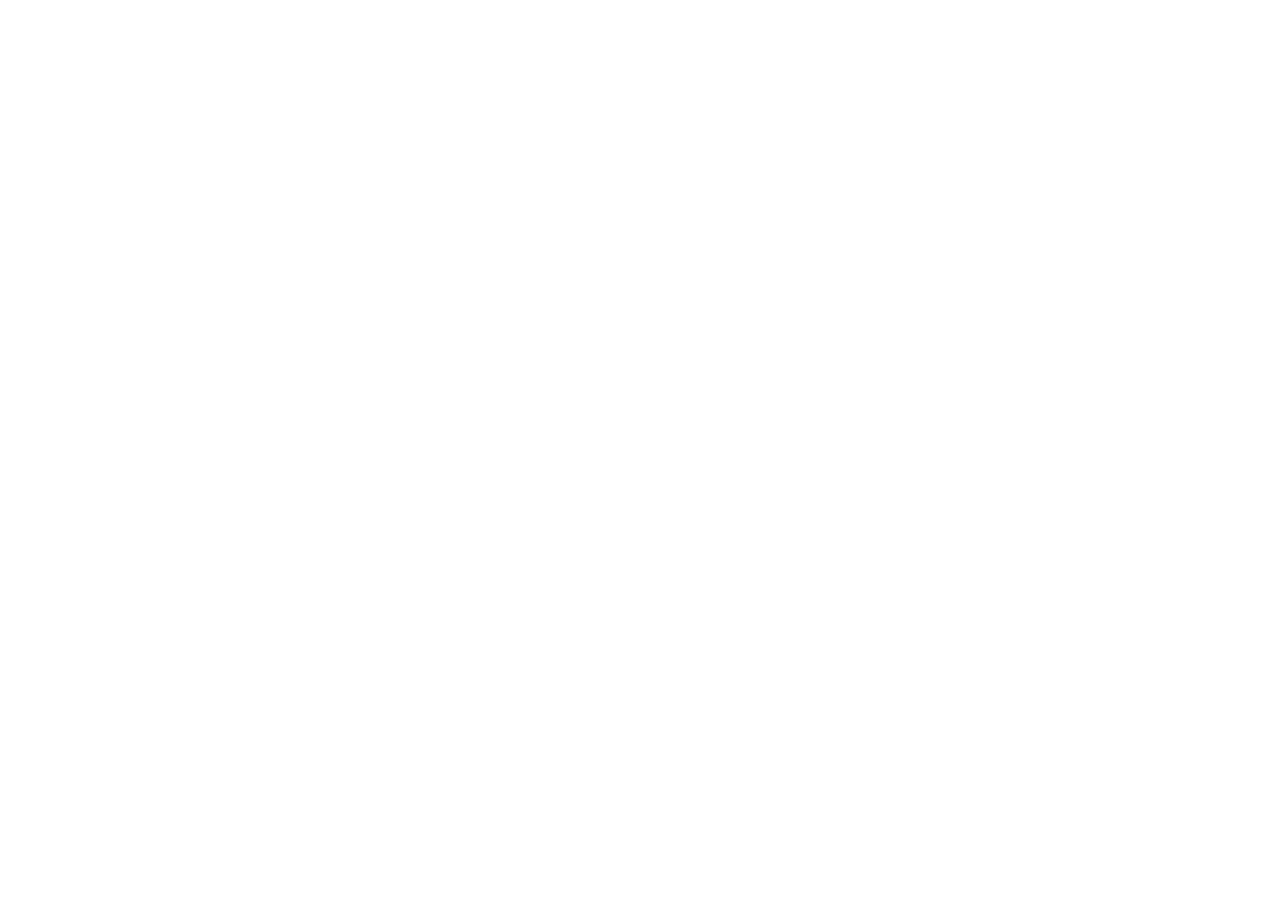
==== index.html @ 4d12fa01 "Start doc" ====
<!DOCTYPE html>
<html lang="en">
<head>
  <meta charset="UTF-8">
  <meta http-equiv="X-UA-Compatible" content="IE=edge">
  <meta name="viewport" content="width=device-width, initial-scale=1.0">

  <link rel="stylesheet" href="css/style.css">
  <title>Meet our team</title>

</head>
<body>
  
</body>
</html>
---- css/style.css ----
*{
  padding:0;
  margin:0;
  box-sizing: border-box;
}
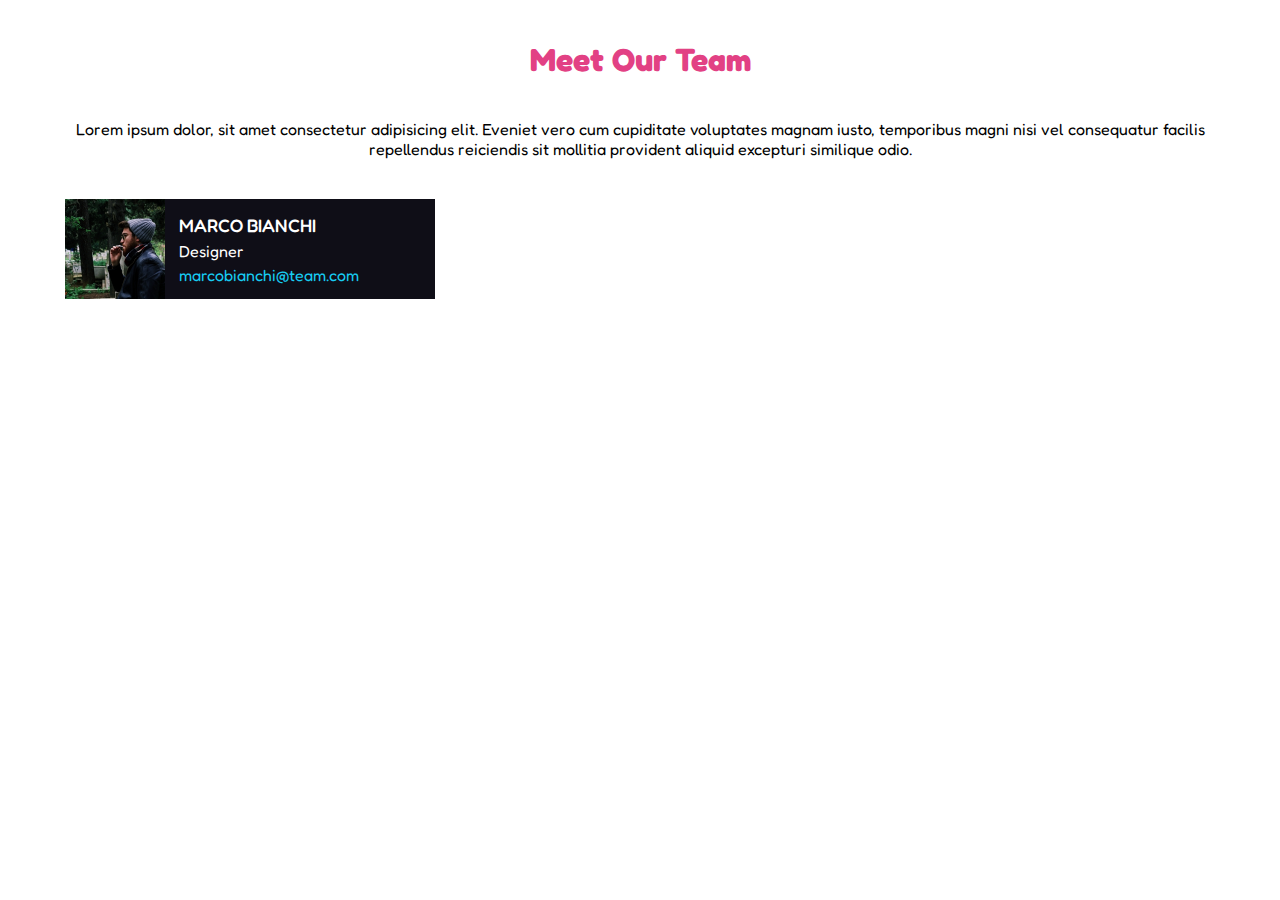
==== commit 7700cc3e: "first card" ====
--- a/index.html
+++ b/index.html
@@ -6,10 +6,34 @@
   <meta name="viewport" content="width=device-width, initial-scale=1.0">
 
   <link rel="stylesheet" href="css/style.css">
+  <link href="https://fonts.googleapis.com/css2?family=Fredoka:wght@400;500;600;700&display=swap" rel="stylesheet">
   <title>Meet our team</title>
+</head>
 
-</head>
 <body>
-  
+  <main class="container">
+    <div class="top">
+      <h1>Meet Our Team</h1>
+      <p>Lorem ipsum dolor, sit amet consectetur adipisicing elit. Eveniet vero cum cupiditate voluptates magnam iusto, temporibus magni nisi vel consequatur facilis repellendus reiciendis sit mollitia provident aliquid excepturi similique odio.</p>
+    </div>
+    
+    <div class="cards">
+      <div class="card-space">
+        <div class="card">
+          <img src="img/male1.png" alt="Designer">
+          <div class="text-box">
+            <h2>Marco Bianchi</h2>
+            <span>Designer</span>
+            <a href="#">marcobianchi@team.com</a>
+          </div>
+        </div>
+      </div>
+
+
+    </div>
+   
+
+  </main>
 </body>
+
 </html>--- a/css/style.css
+++ b/css/style.css
@@ -2,4 +2,96 @@
   padding:0;
   margin:0;
   box-sizing: border-box;
-}+}
+
+/* debug */
+
+.debug .cards{
+  background-color: aqua;
+}
+
+.debug .card-space{
+  border: 1px solid red;
+  height: 40px;
+}
+
+/* style */
+
+body{
+  font-family: 'Fredoka', sans-serif;
+}
+
+.container{
+  max-width: 1170px;
+  margin: 0 auto;
+}
+
+.top{
+  text-align: center;
+}
+
+.top h1{
+  color: #E24184;
+  margin: 40px 0;
+}
+
+.top p{
+  margin-bottom: 30px;
+}
+
+/* cards */
+
+.card-space{
+  float: left;
+  width: calc(100%/3);
+  padding: 10px;
+}
+
+.card{
+  background-color: #0F0E17;
+  color: #fff;
+  height: 100px;
+}
+
+.card img{
+  height: 100%;
+  vertical-align: middle;
+  margin-right: 10px;
+}
+
+.card .text-box{
+  display: inline-block;
+  vertical-align: middle;
+  line-height: 1.5;
+}
+
+.text-box h2{
+  text-transform: uppercase;
+  font-weight: 500;
+  font-size: 18px;
+}
+
+.text-box a{
+  display: block;
+  text-decoration: none;
+  color: #17CCF2;
+}
+
+
+
+
+.clearfix{
+  content: '';
+  display: table;
+  clear: both;
+}
+
+
+
+
+
+/*
+
+color: #E24184 #0F0E17 #17CCF2
+
+*/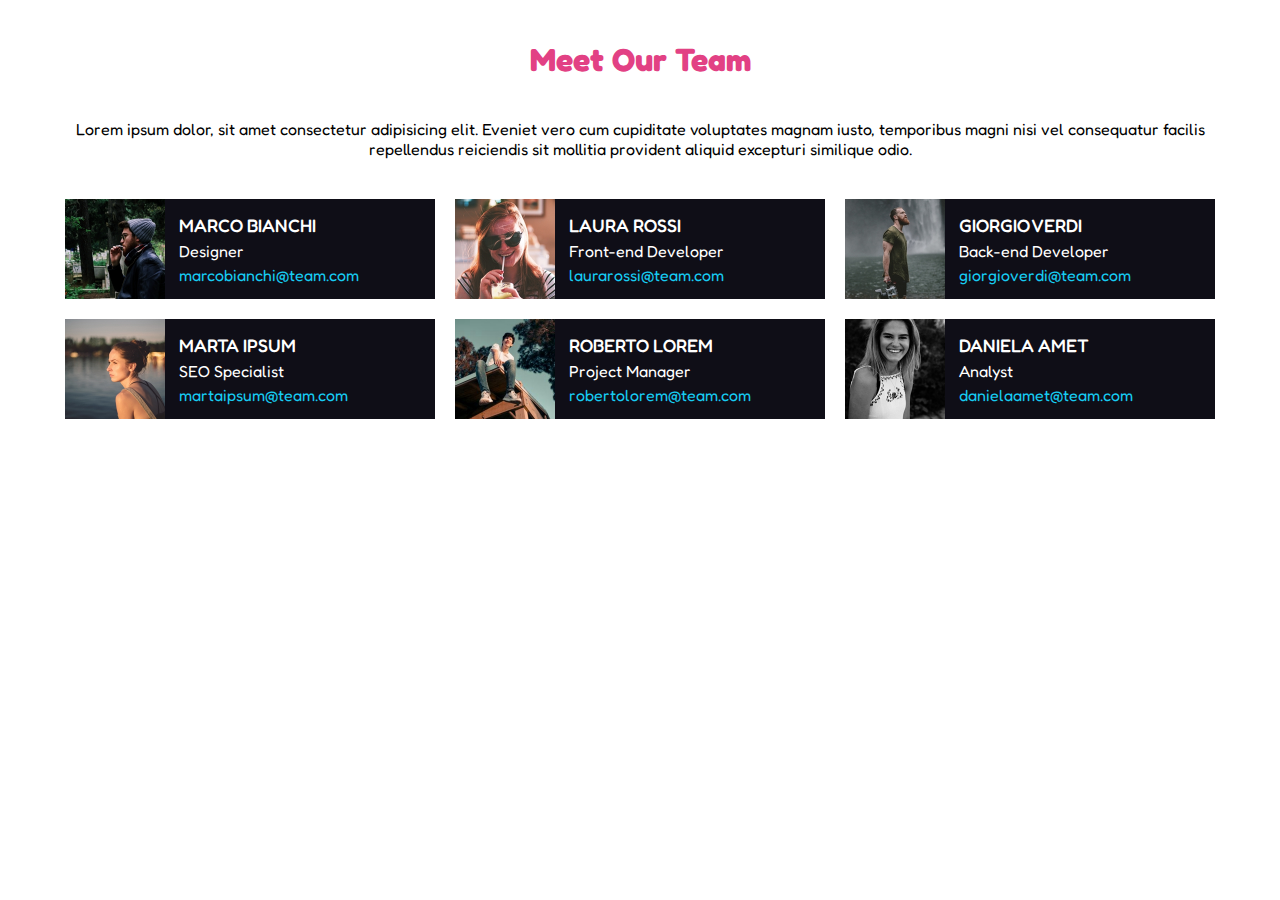
==== commit e10d1ac1: "card finite" ====
--- a/index.html
+++ b/index.html
@@ -17,7 +17,7 @@
       <p>Lorem ipsum dolor, sit amet consectetur adipisicing elit. Eveniet vero cum cupiditate voluptates magnam iusto, temporibus magni nisi vel consequatur facilis repellendus reiciendis sit mollitia provident aliquid excepturi similique odio.</p>
     </div>
     
-    <div class="cards">
+    <div class="cards clearfix">
       <div class="card-space">
         <div class="card">
           <img src="img/male1.png" alt="Designer">
@@ -25,6 +25,61 @@
             <h2>Marco Bianchi</h2>
             <span>Designer</span>
             <a href="#">marcobianchi@team.com</a>
+          </div>
+        </div>
+      </div>
+
+      <div class="card-space">
+        <div class="card">
+          <img src="img/female1.png" alt="Front-end Developer">
+          <div class="text-box">
+            <h2>Laura Rossi</h2>
+            <span>Front-end Developer</span>
+            <a href="#">laurarossi@team.com</a>
+          </div>
+        </div>
+      </div>
+
+      <div class="card-space">
+        <div class="card">
+          <img src="img/male2.png" alt="Back-end Developer">
+          <div class="text-box">
+            <h2>Giorgio Verdi</h2>
+            <span>Back-end Developer</span>
+            <a href="#">giorgioverdi@team.com</a>
+          </div>
+        </div>
+      </div>
+
+      <div class="card-space">
+        <div class="card">
+          <img src="img/female2.png" alt="SEO Specialist">
+          <div class="text-box">
+            <h2>Marta Ipsum</h2>
+            <span>SEO Specialist</span>
+            <a href="#">martaipsum@team.com</a>
+          </div>
+        </div>
+      </div>
+
+      <div class="card-space">
+        <div class="card">
+          <img src="img/male3.png" alt="Project Manager">
+          <div class="text-box">
+            <h2>Roberto Lorem</h2>
+            <span>Project Manager</span>
+            <a href="#">robertolorem@team.com</a>
+          </div>
+        </div>
+      </div>
+
+      <div class="card-space">
+        <div class="card">
+          <img src="img/female3.png" alt="Analyst">
+          <div class="text-box">
+            <h2>Daniela Amet</h2>
+            <span>Analyst</span>
+            <a href="#">danielaamet@team.com</a>
           </div>
         </div>
       </div>
--- a/css/style.css
+++ b/css/style.css
@@ -77,6 +77,10 @@
   color: #17CCF2;
 }
 
+.text-box a:hover{
+  color:#fff;
+}
+
 
 
 
